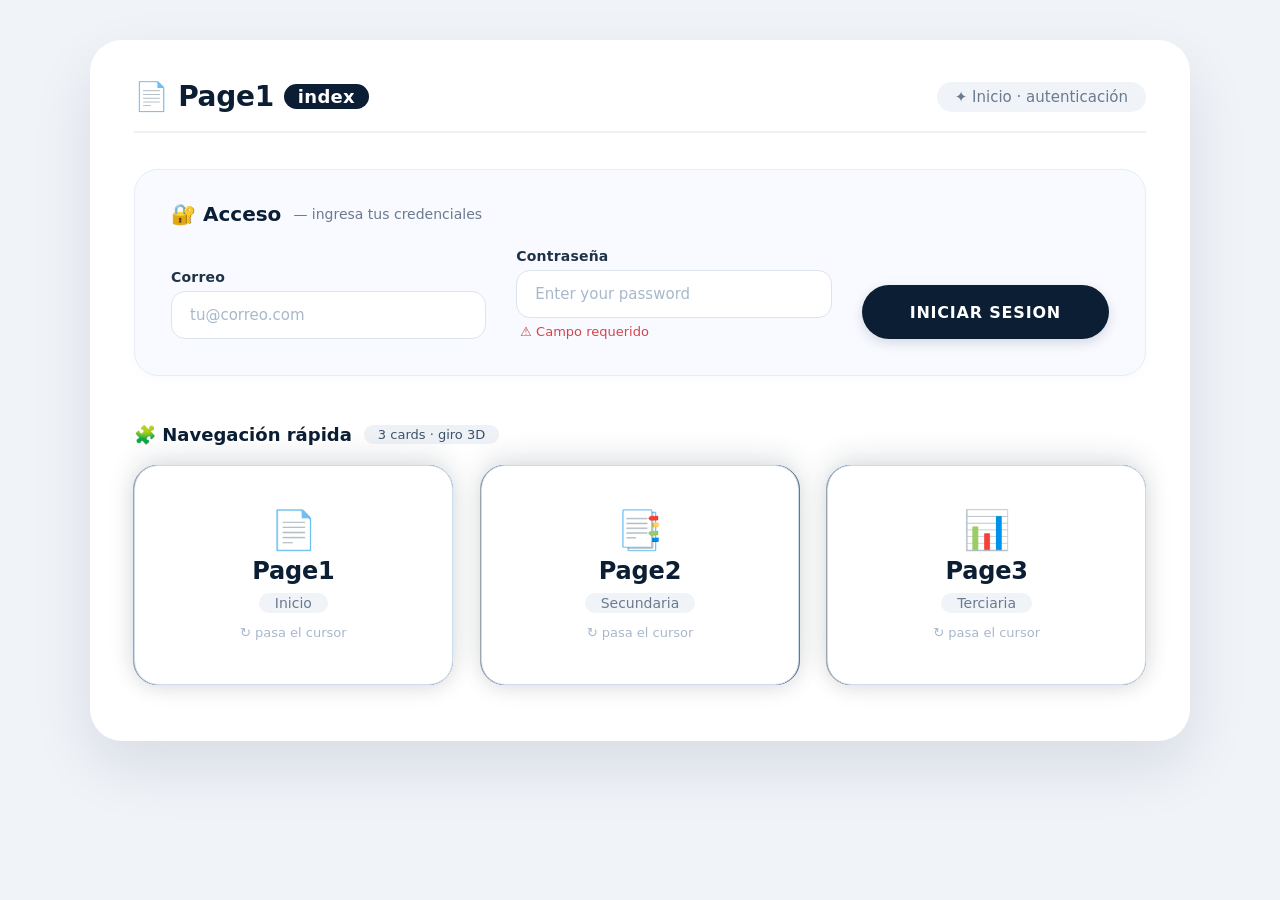
==== index.html @ 7dd7227a "Desarrollo de index.html con cards animadas y formulario" ====
<!DOCTYPE html>
<html lang="es">
<head>
    <meta charset="UTF-8" />
    <meta name="viewport" content="width=device-width, initial-scale=1.0" />
    <title>Page1 · Inicio</title>
    <style>
        /* ===== RESET & BASE ===== */
        *,
        *::before,
        *::after {
            margin: 0;
            padding: 0;
            box-sizing: border-box;
        }

        body {
            font-family: 'Segoe UI', Roboto, system-ui, -apple-system, sans-serif;
            background: #f0f4f9;
            min-height: 100vh;
            display: flex;
            justify-content: center;
            align-items: flex-start;
            padding: 40px 20px 60px;
        }

        /* ===== CONTENEDOR PRINCIPAL ===== */
        .container {
            max-width: 1100px;
            width: 100%;
            background: #ffffff;
            border-radius: 32px;
            box-shadow: 0 25px 60px rgba(0, 20, 40, 0.10);
            padding: 40px 44px 56px;
            transition: box-shadow 0.3s;
        }

        /* ===== HEADER ===== */
        .page-header {
            display: flex;
            align-items: center;
            justify-content: space-between;
            margin-bottom: 36px;
            padding-bottom: 18px;
            border-bottom: 2px solid #eef2f7;
        }

        .page-header h1 {
            font-size: 28px;
            font-weight: 700;
            letter-spacing: -0.3px;
            color: #0b1e33;
            display: flex;
            align-items: center;
            gap: 10px;
        }

        .page-header h1 span {
            background: #0b1e33;
            color: #fff;
            font-size: 18px;
            font-weight: 600;
            padding: 2px 14px;
            border-radius: 40px;
            letter-spacing: 0.3px;
        }

        .page-header .sub {
            color: #6b7a8f;
            font-size: 15px;
            font-weight: 400;
            background: #f0f4f9;
            padding: 6px 18px;
            border-radius: 40px;
        }

        /* ===== FORMULARIO DE AUTENTICACIÓN ===== */
        .auth-section {
            background: #f8faff;
            border-radius: 24px;
            padding: 32px 36px 36px;
            margin-bottom: 48px;
            border: 1px solid #e6edf6;
            box-shadow: 0 4px 12px rgba(0, 20, 40, 0.02);
        }

        .auth-section .form-title {
            font-size: 20px;
            font-weight: 600;
            color: #0b1e33;
            margin-bottom: 22px;
            display: flex;
            align-items: center;
            gap: 12px;
        }

        .auth-section .form-title small {
            font-weight: 400;
            font-size: 14px;
            color: #6b7a8f;
        }

        .form-group {
            margin-bottom: 20px;
        }

        .form-group label {
            display: block;
            font-size: 14px;
            font-weight: 600;
            color: #1e3347;
            margin-bottom: 6px;
            letter-spacing: 0.2px;
        }

        .form-group input {
            width: 100%;
            padding: 14px 18px;
            font-size: 15px;
            font-family: inherit;
            border: 1.5px solid #dce4ed;
            border-radius: 14px;
            background: #ffffff;
            transition: border-color 0.25s, box-shadow 0.25s;
            color: #0b1e33;
            outline: none;
        }

        .form-group input:focus {
            border-color: #0b1e33;
            box-shadow: 0 0 0 4px rgba(11, 30, 51, 0.06);
        }

        .form-group input::placeholder {
            color: #a8b8cb;
            font-weight: 400;
        }

        .form-group .error-hint {
            display: block;
            font-size: 13px;
            color: #d1454a;
            margin-top: 6px;
            font-weight: 500;
            padding-left: 4px;
        }

        .form-group .error-hint::before {
            content: "⚠ ";
            font-size: 13px;
        }

        .form-row {
            display: flex;
            flex-wrap: wrap;
            gap: 20px 30px;
            align-items: flex-end;
        }

        .form-row .form-group {
            flex: 1 1 200px;
            margin-bottom: 0;
        }

        .btn-signin {
            background: #0b1e33;
            color: #ffffff;
            border: none;
            padding: 14px 48px;
            font-size: 16px;
            font-weight: 700;
            border-radius: 40px;
            cursor: pointer;
            transition: background 0.25s, transform 0.15s, box-shadow 0.25s;
            letter-spacing: 0.8px;
            font-family: inherit;
            white-space: nowrap;
            min-height: 54px;
            display: flex;
            align-items: center;
            justify-content: center;
            box-shadow: 0 4px 12px rgba(11, 30, 51, 0.15);
        }

        .btn-signin:hover {
            background: #1a3452;
            box-shadow: 0 8px 20px rgba(11, 30, 51, 0.20);
            transform: translateY(-2px);
        }

        .btn-signin:active {
            transform: translateY(0px);
            box-shadow: 0 2px 8px rgba(11, 30, 51, 0.12);
        }

        /* ===== CARDS ===== */
        .cards-section {
            margin-top: 12px;
        }

        .cards-section .section-label {
            font-size: 18px;
            font-weight: 600;
            color: #0b1e33;
            margin-bottom: 20px;
            display: flex;
            align-items: center;
            gap: 12px;
        }

        .cards-section .section-label span {
            background: #eef2f7;
            color: #3d526b;
            font-size: 13px;
            font-weight: 500;
            padding: 2px 14px;
            border-radius: 40px;
        }

        .cards-grid {
            display: grid;
            grid-template-columns: repeat(3, 1fr);
            gap: 28px;
        }

        /* ===== TARJETA CON GIRO 3D ===== */
        .card-wrapper {
            perspective: 1200px;
            height: 220px;
            cursor: pointer;
        }

        .card-inner {
            position: relative;
            width: 100%;
            height: 100%;
            transition: transform 0.8s cubic-bezier(0.23, 1, 0.32, 1);
            transform-style: preserve-3d;
            border-radius: 24px;
            box-shadow: 0 6px 24px rgba(0, 20, 40, 0.06);
        }

        /* Giro de 180° sobre el eje horizontal (X) + incluye el eje vertical (Y) */
        .card-wrapper:hover .card-inner {
            transform: rotateX(180deg) rotateY(180deg);
        }

        .card-face {
            position: absolute;
            top: 0;
            left: 0;
            width: 100%;
            height: 100%;
            border-radius: 24px;
            backface-visibility: hidden;
            -webkit-backface-visibility: hidden;
            display: flex;
            flex-direction: column;
            align-items: center;
            justify-content: center;
            padding: 24px 20px;
            text-align: center;
            transition: box-shadow 0.3s;
        }

        /* — CARA FRONTAL — */
        .card-front {
            background: #ffffff;
            border: 1.5px solid #e6edf6;
            box-shadow: 0 4px 16px rgba(0, 20, 40, 0.03);
            z-index: 2;
        }

        .card-front .card-icon {
            font-size: 38px;
            margin-bottom: 8px;
            line-height: 1;
        }

        .card-front h3 {
            font-size: 24px;
            font-weight: 700;
            color: #0b1e33;
            letter-spacing: -0.2px;
            margin-bottom: 4px;
        }

        .card-front .card-sub {
            font-size: 14px;
            color: #6b7a8f;
            font-weight: 400;
            background: #f0f4f9;
            padding: 2px 16px;
            border-radius: 40px;
            margin-top: 4px;
        }

        .card-front .card-hint {
            font-size: 13px;
            color: #a8b8cb;
            margin-top: 12px;
            font-weight: 400;
        }

        /* — CARA TRASERA — */
        .card-back {
            background: #0b1e33;
            color: #ffffff;
            transform: rotateX(180deg) rotateY(180deg);
            border: 1.5px solid #1a3452;
            box-shadow: 0 8px 28px rgba(11, 30, 51, 0.12);
        }

        .card-back .back-icon {
            font-size: 32px;
            margin-bottom: 8px;
            opacity: 0.8;
        }

        .card-back h4 {
            font-size: 20px;
            font-weight: 600;
            letter-spacing: 0.2px;
            margin-bottom: 2px;
        }

        .card-back p {
            font-size: 14px;
            color: #b0c8e0;
            font-weight: 400;
            margin-bottom: 14px;
        }

        .card-back .btn-link {
            display: inline-block;
            background: rgba(255, 255, 255, 0.10);
            color: #ffffff;
            padding: 10px 28px;
            border-radius: 40px;
            text-decoration: none;
            font-weight: 600;
            font-size: 14px;
            letter-spacing: 0.3px;
            border: 1px solid rgba(255, 255, 255, 0.15);
            transition: background 0.25s, transform 0.15s, border-color 0.25s;
            backdrop-filter: blur(4px);
        }

        .card-back .btn-link:hover {
            background: rgba(255, 255, 255, 0.20);
            border-color: rgba(255, 255, 255, 0.30);
            transform: scale(1.03);
        }

        /* Colores personalizados para cada tarjeta (sutil) */
        .card-wrapper:nth-child(1) .card-front {
            border-color: #cbdcee;
        }
        .card-wrapper:nth-child(1) .card-front .card-icon {
            color: #0b1e33;
        }

        .card-wrapper:nth-child(2) .card-front {
            border-color: #cbdcee;
        }
        .card-wrapper:nth-child(2) .card-front .card-icon {
            color: #0b1e33;
        }

        .card-wrapper:nth-child(3) .card-front {
            border-color: #cbdcee;
        }
        .card-wrapper:nth-child(3) .card-front .card-icon {
            color: #0b1e33;
        }

        /* ===== RESPONSIVE ===== */
        @media (max-width: 820px) {
            .container {
                padding: 28px 24px 40px;
                border-radius: 24px;
            }

            .cards-grid {
                grid-template-columns: repeat(2, 1fr);
                gap: 22px;
            }

            .card-wrapper {
                height: 200px;
            }

            .form-row {
                flex-direction: column;
                gap: 16px;
            }

            .form-row .form-group {
                flex: 1 1 auto;
                width: 100%;
            }

            .btn-signin {
                width: 100%;
                justify-content: center;
                padding: 14px 20px;
            }

            .page-header {
                flex-direction: column;
                align-items: flex-start;
                gap: 8px;
            }

            .auth-section {
                padding: 24px 20px 28px;
            }
        }

        @media (max-width: 540px) {
            .cards-grid {
                grid-template-columns: 1fr;
                gap: 24px;
            }

            .card-wrapper {
                height: 190px;
                max-width: 360px;
                margin: 0 auto;
            }

            .container {
                padding: 20px 16px 32px;
            }

            .page-header h1 {
                font-size: 22px;
            }

            .auth-section .form-title {
                font-size: 17px;
                flex-wrap: wrap;
            }

            .card-front h3 {
                font-size: 20px;
            }
        }

        @media (max-width: 380px) {
            .card-wrapper {
                height: 170px;
            }
            .card-front .card-icon {
                font-size: 28px;
            }
            .card-front h3 {
                font-size: 18px;
            }
            .btn-signin {
                font-size: 14px;
                padding: 12px 16px;
                min-height: 46px;
            }
        }

        /* ===== ANIMACIÓN DE ENTRADA SUTIL ===== */
        .container {
            animation: fadeUp 0.6s ease-out both;
        }

        @keyframes fadeUp {
            0% {
                opacity: 0;
                transform: translateY(24px);
            }
            100% {
                opacity: 1;
                transform: translateY(0);
            }
        }

        .card-wrapper {
            animation: cardAppear 0.6s ease-out both;
        }
        .card-wrapper:nth-child(1) {
            animation-delay: 0.10s;
        }
        .card-wrapper:nth-child(2) {
            animation-delay: 0.20s;
        }
        .card-wrapper:nth-child(3) {
            animation-delay: 0.30s;
        }

        @keyframes cardAppear {
            0% {
                opacity: 0;
                transform: translateY(30px) scale(0.96);
            }
            100% {
                opacity: 1;
                transform: translateY(0) scale(1);
            }
        }
    </style>
</head>
<body>

    <div class="container">

        <!-- ===== HEADER ===== -->
        <header class="page-header">
            <h1>
                📄 Page1
                <span>index</span>
            </h1>
            <div class="sub">✦ Inicio · autenticación</div>
        </header>

        <!-- ===== FORMULARIO DE AUTENTICACIÓN ===== -->
        <section class="auth-section">
            <div class="form-title">
                🔐 Acceso
                <small>— ingresa tus credenciales</small>
            </div>

            <form id="authForm" autocomplete="off">
                <div class="form-row">
                    <!-- Email -->
                    <div class="form-group">
                        <label for="email">Correo</label>
                        <input
                        type="email"
                        id="email"
                        placeholder="tu@correo.com"
                        required
                        />
                    </div>

                    <!-- Password -->
                    <div class="form-group">
                        <label for="password">Contraseña</label>
                        <input
                        type="password"
                        id="password"
                        placeholder="Enter your password"
                        required
                        />
                        <span class="error-hint">Campo requerido</span>
                    </div>

                    <!-- Botón -->
                    <div class="form-group" style="flex: 0 0 auto; margin-bottom: 0;">
                        <button type="submit" class="btn-signin">INICIAR SESION</button>
                    </div>
                </div>
            </form>
        </section>

        <!-- ===== CARDS ANIMADAS ===== -->
        <section class="cards-section">
            <div class="section-label">
                🧩 Navegación rápida
                <span>3 cards · giro 3D</span>
            </div>

            <div class="cards-grid">

                <!-- CARD 1 → page1.html -->
                <div class="card-wrapper">
                    <div class="card-inner">
                        <!-- FRONT -->
                        <div class="card-face card-front">
                            <div class="card-icon">📄</div>
                            <h3>Page1</h3>
                            <div class="card-sub">Inicio</div>
                            <div class="card-hint">↻ pasa el cursor</div>
                        </div>
                        <!-- BACK -->
                        <div class="card-face card-back">
                            <div class="back-icon">🚀</div>
                            <h4>Page1</h4>
                            <p>Ir a la página principal</p>
                            <a href="page01.html" class="btn-link">Visitar →</a>
                        </div>
                    </div>
                </div>

                <!-- CARD 2 → page2.html -->
                <div class="card-wrapper">
                    <div class="card-inner">
                        <!-- FRONT -->
                        <div class="card-face card-front">
                            <div class="card-icon">📑</div>
                            <h3>Page2</h3>
                            <div class="card-sub">Secundaria</div>
                            <div class="card-hint">↻ pasa el cursor</div>
                        </div>
                        <!-- BACK -->
                        <div class="card-face card-back">
                            <div class="back-icon">📌</div>
                            <h4>Page2</h4>
                            <p>Ir a la página secundaria</p>
                            <a href="page02.html" class="btn-link">Visitar →</a>
                        </div>
                    </div>
                </div>

                <!-- CARD 3 → page3.html -->
                <div class="card-wrapper">
                    <div class="card-inner">
                        <!-- FRONT -->
                        <div class="card-face card-front">
                            <div class="card-icon">📊</div>
                            <h3>Page3</h3>
                            <div class="card-sub">Terciaria</div>
                            <div class="card-hint">↻ pasa el cursor</div>
                        </div>
                        <!-- BACK -->
                        <div class="card-face card-back">
                            <div class="back-icon">🎯</div>
                            <h4>Page3</h4>
                            <p>Ir a la página terciaria</p>
                            <a href="page03.html" class="btn-link">Visitar →</a>
                        </div>
                    </div>
                </div>

            </div>
        </section>

    </div>

    <!-- ===== INTERACCIÓN BÁSICA: ALERTA EN ENVÍO ===== -->
    <script>
        (function() {
            const form = document.getElementById('authForm');
            const emailInput = document.getElementById('email');
            const passInput = document.getElementById('password');

            form.addEventListener('submit', function(e) {
                e.preventDefault();

                // Validación simple
                const email = emailInput.value.trim();
                const pass = passInput.value.trim();

                if (!email || !pass) {
                    alert('⚠️ Por favor, completa todos los campos.\n"Field is required"');
                    return;
                }

                // Simulación de autenticación
                alert('✅ Autenticación exitosa (simulada)\n\n' +
                    'Email: ' + email + '\n' +
                    'Password: ' + '•'.repeat(pass.length) + '\n\n' +
                    '(Esto es una demo — los datos no se envían a ningún servidor.)'
                );

                // Reset opcional
                // form.reset();
            });

            // Feedback visual: al escribir, ocultar el mensaje de error
            [emailInput, passInput].forEach(input => {
                input.addEventListener('input', function() {
                    const hint = this.closest('.form-group').querySelector('.error-hint');
                    if (hint) {
                        if (this.value.trim() !== '') {
                            hint.style.opacity = '0.3';
                            hint.style.transition = 'opacity 0.3s';
                        } else {
                            hint.style.opacity = '1';
                        }
                    }
                });
            });
        })();
    </script>

</body>
</html>
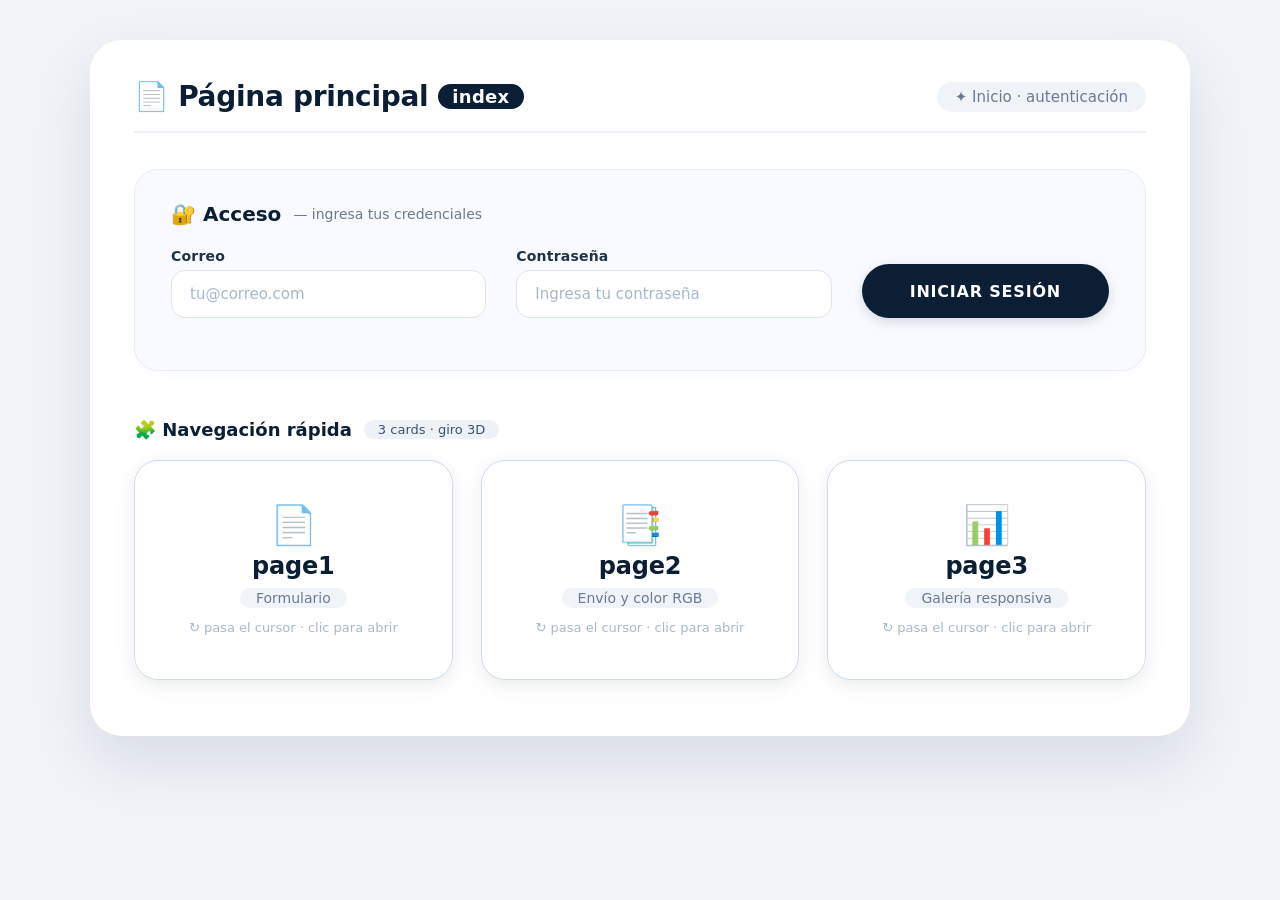
==== commit 5c256033: "Corrijo los enlaces y el giro de las tarjetas" ====
--- a/index.html
+++ b/index.html
@@ -3,7 +3,7 @@
 <head>
     <meta charset="UTF-8" />
     <meta name="viewport" content="width=device-width, initial-scale=1.0" />
-    <title>Page1 · Inicio</title>
+    <title>Inicio · Práctica 01</title>
     <style>
         /* ===== RESET & BASE ===== */
         *,
@@ -225,6 +225,11 @@
 
         /* ===== TARJETA CON GIRO 3D ===== */
         .card-wrapper {
+            display: block;
+            width: 100%;
+            text-decoration: none;
+            color: inherit;
+            border-radius: 24px;
             perspective: 1200px;
             height: 220px;
             cursor: pointer;
@@ -240,9 +245,10 @@
             box-shadow: 0 6px 24px rgba(0, 20, 40, 0.06);
         }
 
-        /* Giro de 180° sobre el eje horizontal (X) + incluye el eje vertical (Y) */
-        .card-wrapper:hover .card-inner {
-            transform: rotateX(180deg) rotateY(180deg);
+        /* Giro de 180° sobre un eje que combina X e Y. */
+        .card-wrapper:hover .card-inner,
+        .card-wrapper:focus-visible .card-inner {
+            transform: rotate3d(1, 1, 0, 180deg);
         }
 
         .card-face {
@@ -306,7 +312,7 @@
         .card-back {
             background: #0b1e33;
             color: #ffffff;
-            transform: rotateX(180deg) rotateY(180deg);
+            transform: rotate3d(1, 1, 0, 180deg);
             border: 1.5px solid #1a3452;
             box-shadow: 0 8px 28px rgba(11, 30, 51, 0.12);
         }
@@ -464,6 +470,8 @@
             }
         }
 
+        .card-wrapper:focus-visible { outline: 3px solid #2563eb; outline-offset: 5px; }
+
         /* ===== ANIMACIÓN DE ENTRADA SUTIL ===== */
         .container {
             animation: fadeUp 0.6s ease-out both;
@@ -503,6 +511,9 @@
                 transform: translateY(0) scale(1);
             }
         }
+        @media (prefers-reduced-motion: reduce) {
+            *, *::before, *::after { animation: none !important; transition: none !important; }
+        }
     </style>
 </head>
 <body>
@@ -512,7 +523,7 @@
         <!-- ===== HEADER ===== -->
         <header class="page-header">
             <h1>
-                📄 Page1
+                📄 Página principal
                 <span>index</span>
             </h1>
             <div class="sub">✦ Inicio · autenticación</div>
@@ -533,6 +544,7 @@
                         <input
                         type="email"
                         id="email"
+                        autocomplete="username"
                         placeholder="tu@correo.com"
                         required
                         />
@@ -544,17 +556,19 @@
                         <input
                         type="password"
                         id="password"
-                        placeholder="Enter your password"
+                        placeholder="Ingresa tu contraseña"
+                        autocomplete="current-password"
                         required
                         />
-                        <span class="error-hint">Campo requerido</span>
+
                     </div>
 
                     <!-- Botón -->
                     <div class="form-group" style="flex: 0 0 auto; margin-bottom: 0;">
-                        <button type="submit" class="btn-signin">INICIAR SESION</button>
+                        <button type="submit" class="btn-signin">INICIAR SESIÓN</button>
                     </div>
                 </div>
+                <p id="auth-status" role="status" style="margin-top: 16px; color: #3d526b;"></p>
             </form>
         </section>
 
@@ -568,116 +582,81 @@
             <div class="cards-grid">
 
                 <!-- CARD 1 → page1.html -->
-                <div class="card-wrapper">
+                <a class="card-wrapper" href="page1.html" aria-label="Abrir page1: Formulario">
                     <div class="card-inner">
                         <!-- FRONT -->
                         <div class="card-face card-front">
                             <div class="card-icon">📄</div>
-                            <h3>Page1</h3>
-                            <div class="card-sub">Inicio</div>
-                            <div class="card-hint">↻ pasa el cursor</div>
+                            <h3>page1</h3>
+                            <div class="card-sub">Formulario</div>
+                            <div class="card-hint">↻ pasa el cursor · clic para abrir</div>
                         </div>
                         <!-- BACK -->
                         <div class="card-face card-back">
                             <div class="back-icon">🚀</div>
-                            <h4>Page1</h4>
-                            <p>Ir a la página principal</p>
-                            <a href="page01.html" class="btn-link">Visitar →</a>
+                            <h4>page1</h4>
+                            <p>Formulario</p>
+                            <span class="btn-link">Visitar →</span>
                         </div>
                     </div>
-                </div>
+                </a>
 
                 <!-- CARD 2 → page2.html -->
-                <div class="card-wrapper">
+                <a class="card-wrapper" href="page2.html" aria-label="Abrir page2: Envío y color RGB">
                     <div class="card-inner">
                         <!-- FRONT -->
                         <div class="card-face card-front">
                             <div class="card-icon">📑</div>
-                            <h3>Page2</h3>
-                            <div class="card-sub">Secundaria</div>
-                            <div class="card-hint">↻ pasa el cursor</div>
+                            <h3>page2</h3>
+                            <div class="card-sub">Envío y color RGB</div>
+                            <div class="card-hint">↻ pasa el cursor · clic para abrir</div>
                         </div>
                         <!-- BACK -->
                         <div class="card-face card-back">
                             <div class="back-icon">📌</div>
-                            <h4>Page2</h4>
-                            <p>Ir a la página secundaria</p>
-                            <a href="page02.html" class="btn-link">Visitar →</a>
+                            <h4>page2</h4>
+                            <p>Envío y color RGB</p>
+                            <span class="btn-link">Visitar →</span>
                         </div>
                     </div>
-                </div>
+                </a>
 
                 <!-- CARD 3 → page3.html -->
-                <div class="card-wrapper">
+                <a class="card-wrapper" href="page3.html" aria-label="Abrir page3: Galería responsiva">
                     <div class="card-inner">
                         <!-- FRONT -->
                         <div class="card-face card-front">
                             <div class="card-icon">📊</div>
-                            <h3>Page3</h3>
-                            <div class="card-sub">Terciaria</div>
-                            <div class="card-hint">↻ pasa el cursor</div>
+                            <h3>page3</h3>
+                            <div class="card-sub">Galería responsiva</div>
+                            <div class="card-hint">↻ pasa el cursor · clic para abrir</div>
                         </div>
                         <!-- BACK -->
                         <div class="card-face card-back">
                             <div class="back-icon">🎯</div>
-                            <h4>Page3</h4>
-                            <p>Ir a la página terciaria</p>
-                            <a href="page03.html" class="btn-link">Visitar →</a>
+                            <h4>page3</h4>
+                            <p>Galería responsiva</p>
+                            <span class="btn-link">Visitar →</span>
                         </div>
                     </div>
-                </div>
+                </a>
 
             </div>
         </section>
 
     </div>
 
-    <!-- ===== INTERACCIÓN BÁSICA: ALERTA EN ENVÍO ===== -->
     <script>
-        (function() {
-            const form = document.getElementById('authForm');
-            const emailInput = document.getElementById('email');
-            const passInput = document.getElementById('password');
-
-            form.addEventListener('submit', function(e) {
-                e.preventDefault();
-
-                // Validación simple
-                const email = emailInput.value.trim();
-                const pass = passInput.value.trim();
-
-                if (!email || !pass) {
-                    alert('⚠️ Por favor, completa todos los campos.\n"Field is required"');
-                    return;
-                }
-
-                // Simulación de autenticación
-                alert('✅ Autenticación exitosa (simulada)\n\n' +
-                    'Email: ' + email + '\n' +
-                    'Password: ' + '•'.repeat(pass.length) + '\n\n' +
-                    '(Esto es una demo — los datos no se envían a ningún servidor.)'
-                );
-
-                // Reset opcional
-                // form.reset();
-            });
-
-            // Feedback visual: al escribir, ocultar el mensaje de error
-            [emailInput, passInput].forEach(input => {
-                input.addEventListener('input', function() {
-                    const hint = this.closest('.form-group').querySelector('.error-hint');
-                    if (hint) {
-                        if (this.value.trim() !== '') {
-                            hint.style.opacity = '0.3';
-                            hint.style.transition = 'opacity 0.3s';
-                        } else {
-                            hint.style.opacity = '1';
-                        }
-                    }
-                });
-            });
-        })();
+        // La práctica no incluye un servidor de autenticación.
+        document.getElementById('authForm').addEventListener('submit', function(event) {
+            event.preventDefault();
+            document.getElementById('auth-status').textContent =
+                'Campos validados. Este formulario es de demostración; no se ha iniciado una sesión ni enviado tus datos.';
+        });
+        document.getElementById('authForm').addEventListener('input', function() {
+            document.getElementById('auth-status').textContent = '';
+        });
     </script>
 
 </body>
-</html>+</html>
